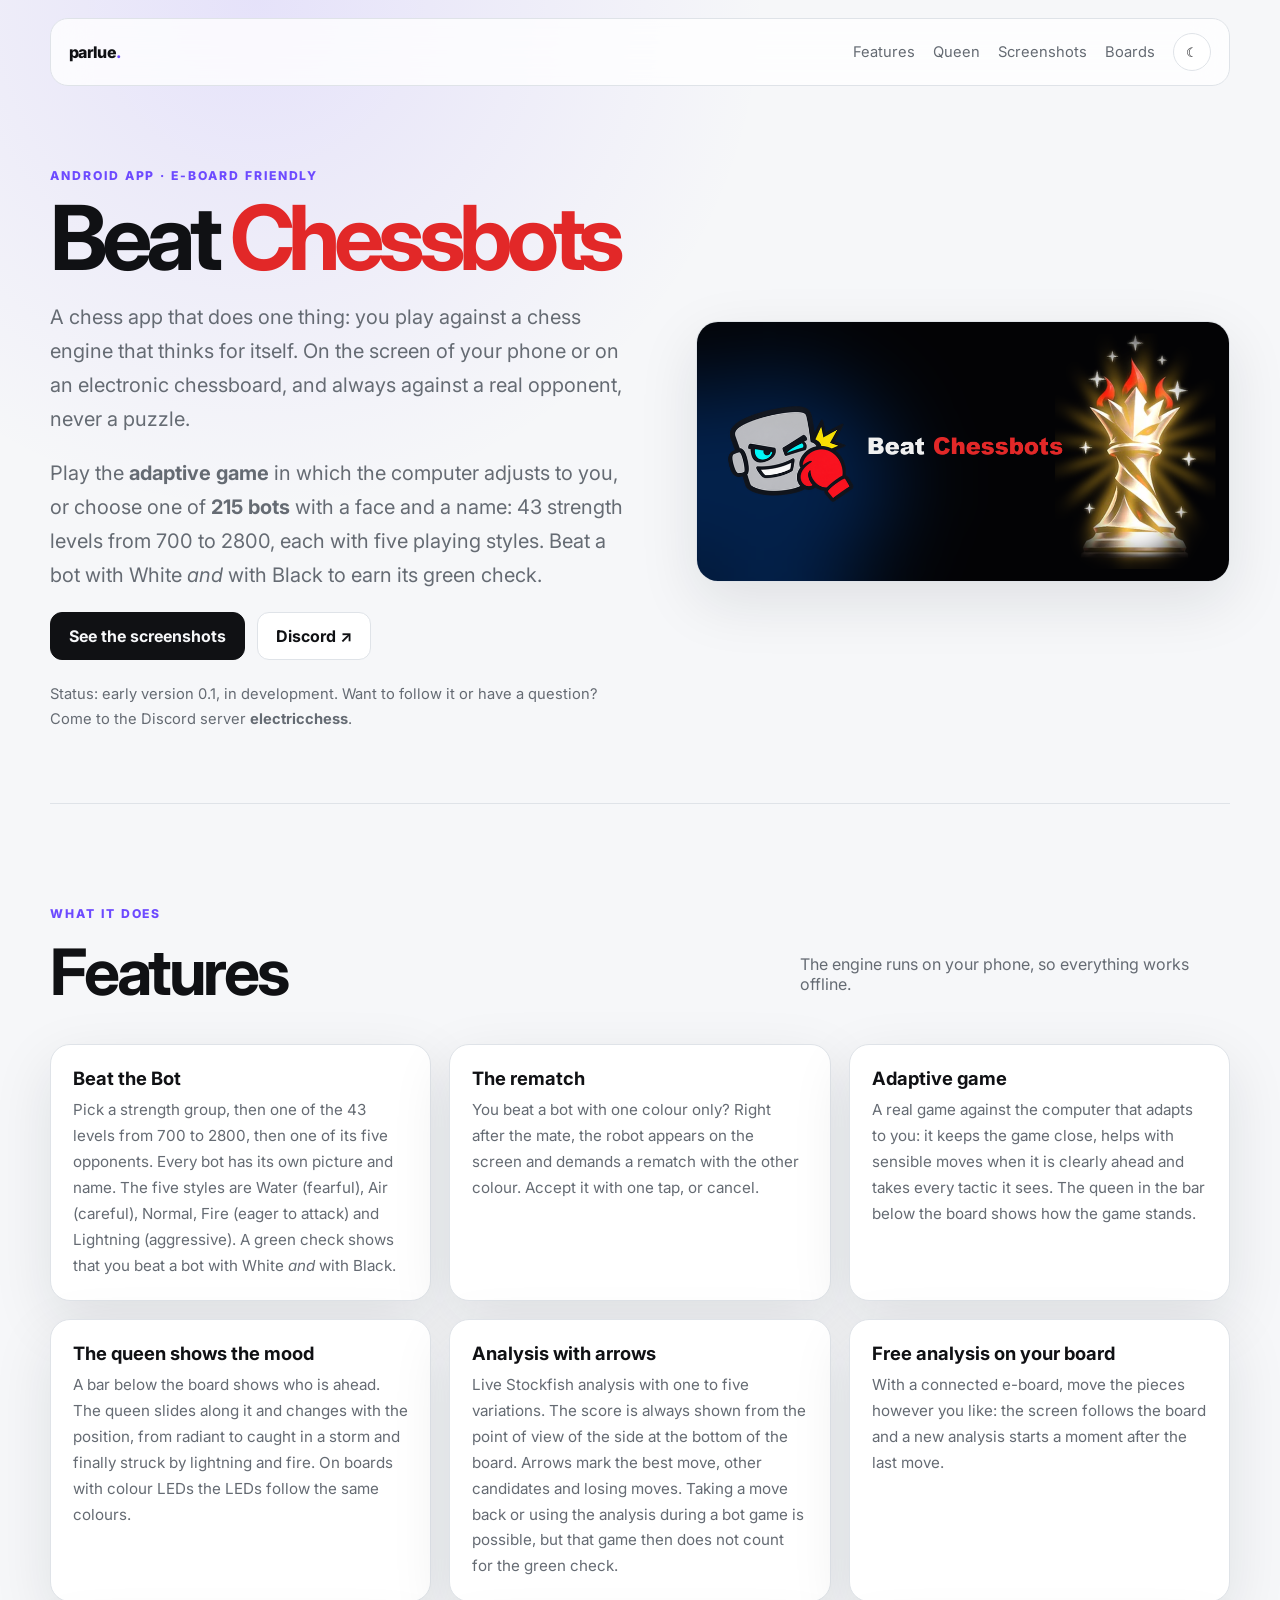
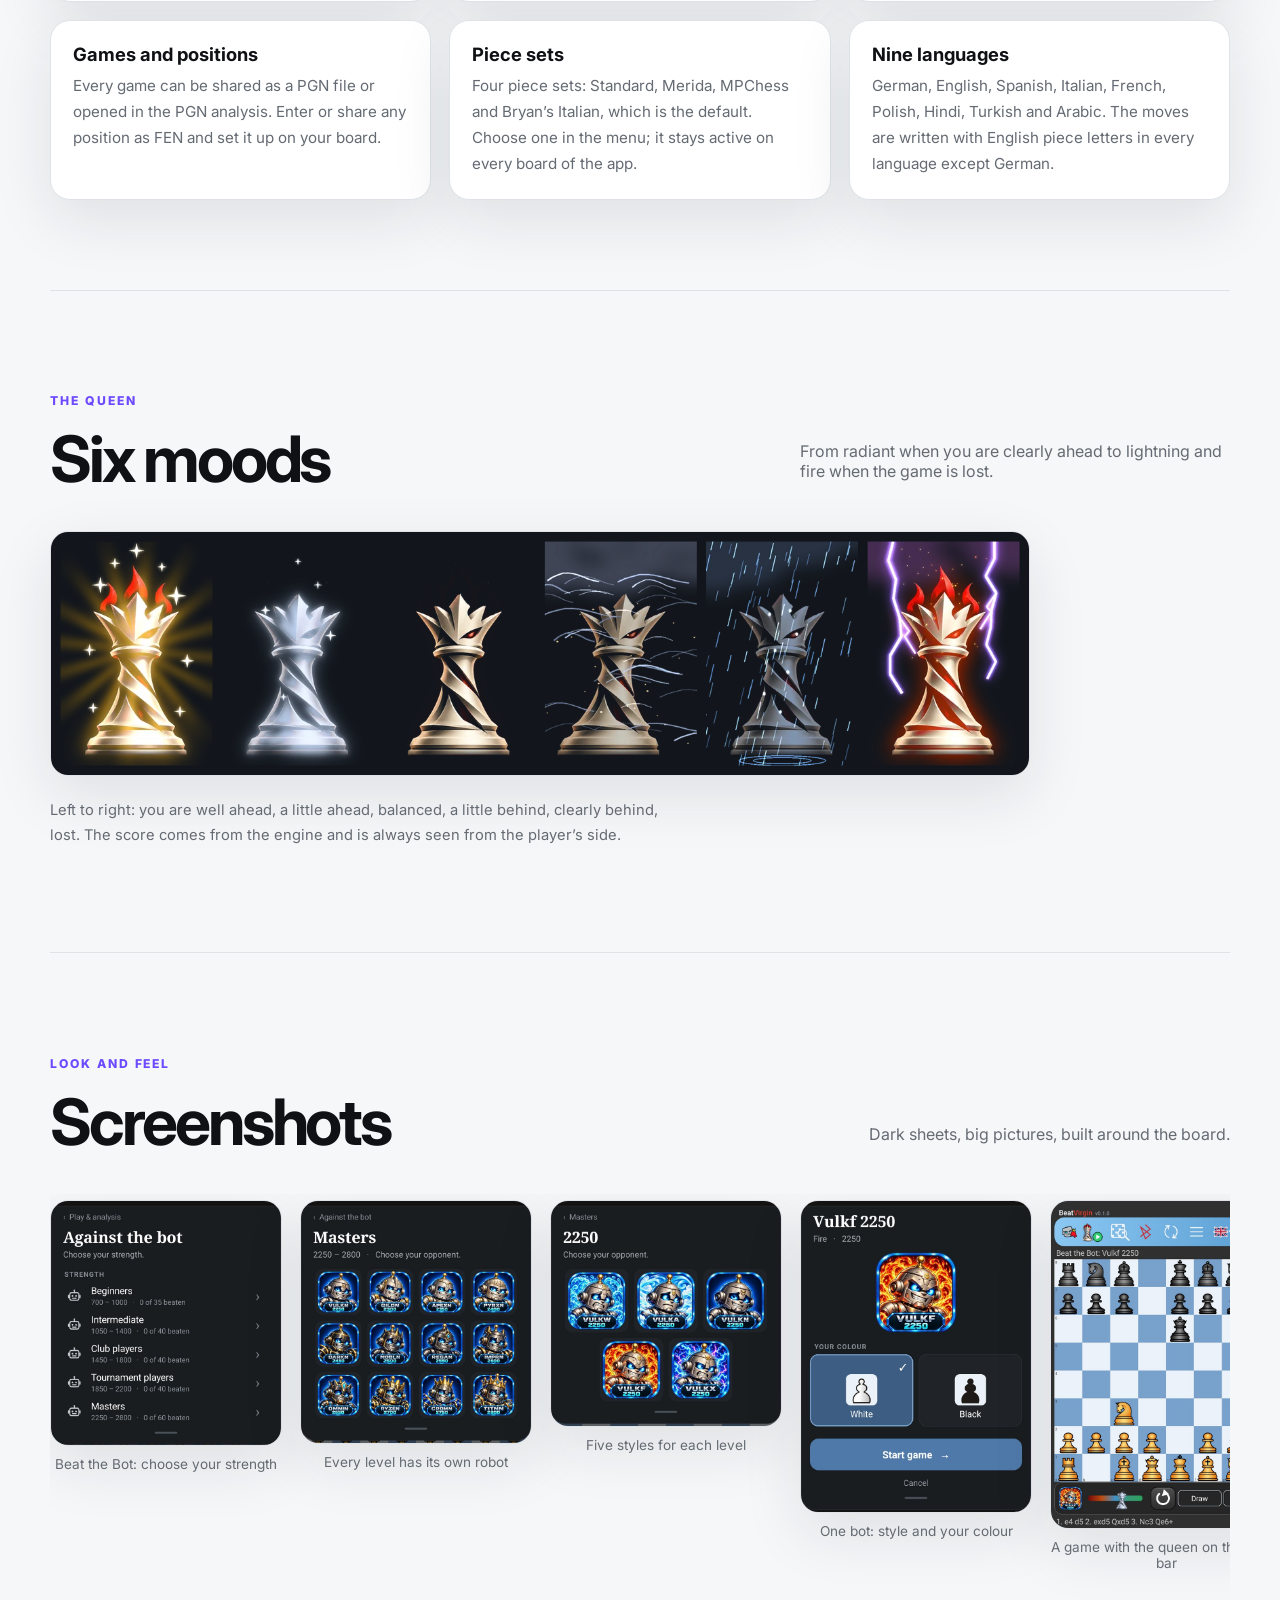
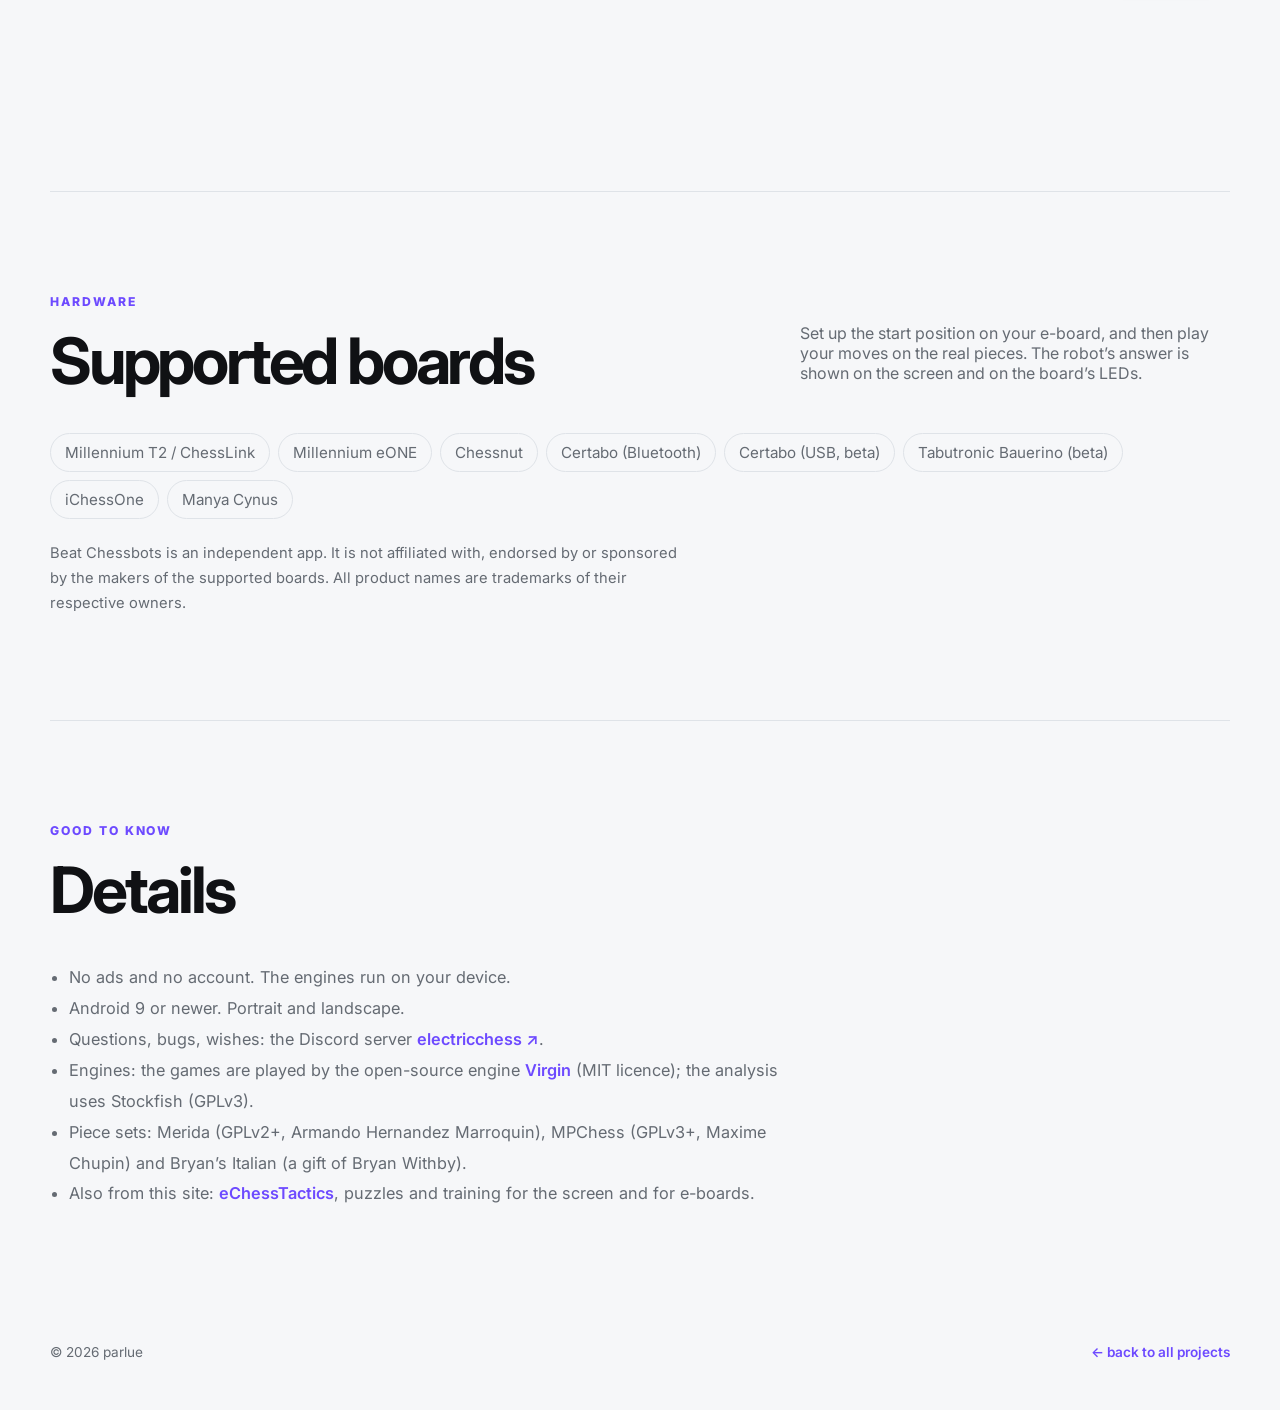
==== beatchessbots/index.html @ e1406e94 "Add Beat Chessbots project page and project card Co-Authored-By: Claude Sonnet 5.5 <noreply@anthropi" ====
<!doctype html>
<html lang="en">
<head>
  <meta charset="utf-8">
  <meta name="viewport" content="width=device-width, initial-scale=1">
  <meta name="description" content="Beat Chessbots: an Android chess app for one thing, playing against a chess engine. An adaptive game, 215 bots with pictures from 43 strength levels and 5 styles, Stockfish analysis, and support for electronic chessboards.">
  <title>Beat Chessbots – play chess against 215 bots</title>
  <link rel="preconnect" href="https://fonts.googleapis.com">
  <link rel="preconnect" href="https://fonts.gstatic.com" crossorigin>
  <link href="https://fonts.googleapis.com/css2?family=Inter:wght@400;500;600;700;800&display=swap" rel="stylesheet">
  <link rel="stylesheet" href="../styles.css">
  <link rel="stylesheet" href="../echesstactics/project.css">
</head>
<body>
  <header class="site-header">
    <a class="brand" href="../">parlue<span>.</span></a>
    <nav>
      <a href="#features">Features</a>
      <a href="#mood">Queen</a>
      <a href="#screens">Screenshots</a>
      <a href="#boards">Boards</a>
      <button id="themeToggle" class="icon-button" aria-label="Toggle dark mode">☾</button>
    </nav>
  </header>

  <main id="top">
    <section class="pp-hero">
      <div>
        <p class="eyebrow">Android app · e-board friendly</p>
        <h1 class="pp-title">Beat <span class="pp-red">Chessbots</span></h1>
        <p class="lead">
          A chess app that does one thing: you play against a chess engine that thinks for itself. On the screen of your phone or on an electronic chessboard, and always against a
          real opponent, never a puzzle.
        </p>
        <p class="lead">
          Play the <strong>adaptive game</strong> in which the computer adjusts to you, or choose one of
          <strong>215 bots</strong> with a face and a name: 43 strength levels from 700 to 2800, each with five
          playing styles. Beat a bot with White <em>and</em> with Black to earn its green check.
        </p>
        <div class="hero-actions">
          <a class="button primary" href="#screens">See the screenshots</a>
          <a class="button secondary" href="https://discord.gg/AdZukFtBf" target="_blank" rel="noreferrer">Discord ↗</a>
        </div>
        <p class="pp-note">
          Status: early version 0.1, in development. Want to follow it or have a question?
          Come to the Discord server <strong>electricchess</strong>.
        </p>
      </div>
      <div class="pp-hero-media">
        <img src="../assets/beatchessbots/feature.png" alt="Beat Chessbots: a robot head hit by a boxing glove and the burning queen">
      </div>
    </section>

    <section id="features" class="section">
      <div class="section-heading">
        <div>
          <p class="eyebrow">What it does</p>
          <h2>Features</h2>
        </div>
        <p>The engine runs on your phone, so everything works offline.</p>
      </div>
      <div class="pp-grid">
        <article class="pp-card">
          <h3>Beat the Bot</h3>
          <p>Pick a strength group, then one of the 43 levels from 700 to 2800, then one of its five opponents. Every bot has its own picture and name.
             The five styles are Water (fearful), Air (careful), Normal, Fire (eager to attack) and Lightning (aggressive).
             A green check shows that you beat a bot with White <em>and</em> with Black.</p>
        </article>
        <article class="pp-card">
          <h3>The rematch</h3>
          <p>You beat a bot with one colour only? Right after the mate, the robot appears on the screen and demands a rematch with
             the other colour. Accept it with one tap, or cancel.</p>
        </article>
        <article class="pp-card">
          <h3>Adaptive game</h3>
          <p>A real game against the computer that adapts to you: it keeps the game close, helps with sensible moves when it is clearly ahead
             and takes every tactic it sees. The queen in the bar below the board shows how the game stands.</p>
        </article>
        <article class="pp-card">
          <h3>The queen shows the mood</h3>
          <p>A bar below the board shows who is ahead. The queen slides along it and changes with the position, from radiant to
             caught in a storm and finally struck by lightning and fire. On boards with colour LEDs the LEDs follow the same colours.</p>
        </article>
        <article class="pp-card">
          <h3>Analysis with arrows</h3>
          <p>Live Stockfish analysis with one to five variations. The score is always shown from the point of view of the side at the
             bottom of the board. Arrows mark the best move, other candidates and losing moves. Taking a move back or using the analysis
             during a bot game is possible, but that game then does not count for the green check.</p>
        </article>
        <article class="pp-card">
          <h3>Free analysis on your board</h3>
          <p>With a connected e-board, move the pieces however you like: the screen follows the board and a new analysis starts a moment
             after the last move.</p>
        </article>
        <article class="pp-card">
          <h3>Games and positions</h3>
          <p>Every game can be shared as a PGN file or opened in the PGN analysis. Enter or share any position as FEN and set it up on your board.</p>
        </article>
        <article class="pp-card">
          <h3>Piece sets</h3>
          <p>Four piece sets: Standard, Merida, MPChess and Bryan’s Italian, which is the default. Choose one in the menu; it stays active on every board of the app.</p>
        </article>
        <article class="pp-card">
          <h3>Nine languages</h3>
          <p>German, English, Spanish, Italian, French, Polish, Hindi, Turkish and Arabic. The moves are written with English piece letters in every language except German.</p>
        </article>
      </div>
    </section>

    <section id="mood" class="section">
      <div class="section-heading">
        <div>
          <p class="eyebrow">The queen</p>
          <h2>Six moods</h2>
        </div>
        <p>From radiant when you are clearly ahead to lightning and fire when the game is lost.</p>
      </div>
      <img class="pp-wide" src="../assets/beatchessbots/queen-moods.png" alt="The six states of the queen: radiant, silvery, plain, in a storm, in the rain, with lightning and fire" loading="lazy">
      <p class="pp-note">Left to right: you are well ahead, a little ahead, balanced, a little behind, clearly behind, lost. The score comes from the engine and is always seen from the player’s side.</p>
    </section>

    <section id="screens" class="section">
      <div class="section-heading">
        <div>
          <p class="eyebrow">Look and feel</p>
          <h2>Screenshots</h2>
        </div>
        <p>Dark sheets, big pictures, built around the board.</p>
      </div>
      <div class="pp-shots">
        <figure><img src="../assets/beatchessbots/bot-1-strength.jpg" alt="Against the bot: five strength groups" loading="lazy"><figcaption>Beat the Bot: choose your strength</figcaption></figure>
        <figure><img src="../assets/beatchessbots/bot-2-select.jpg" alt="The twelve Masters levels with a picture each" loading="lazy"><figcaption>Every level has its own robot</figcaption></figure>
        <figure><img src="../assets/beatchessbots/bot-3-variants.jpg" alt="The five variants of one level: Water, Air, Normal, Fire, Lightning" loading="lazy"><figcaption>Five styles for each level</figcaption></figure>
        <figure><img src="../assets/beatchessbots/bot-4-start.jpg" alt="One bot with picture, style and colour choice" loading="lazy"><figcaption>One bot: style and your colour</figcaption></figure>
        <figure><img src="../assets/beatchessbots/bot-5-game.jpg" alt="A game against a bot with the queen on the mood bar" loading="lazy"><figcaption>A game with the queen on the mood bar</figcaption></figure>
        <figure><img src="../assets/beatchessbots/menu.jpg" alt="The menu: free analysis, help, FEN tools, e-board functions, piece set" loading="lazy"><figcaption>The menu</figcaption></figure>
        <figure><img src="../assets/beatchessbots/connect-board.jpg" alt="Connect board sheet with the supported e-boards" loading="lazy"><figcaption>Connect your e-board</figcaption></figure>
      </div>
    </section>

    <section id="boards" class="section">
      <div class="section-heading">
        <div>
          <p class="eyebrow">Hardware</p>
          <h2>Supported boards</h2>
        </div>
        <p>Set up the start position on your e-board, and then play your moves on the real pieces. The robot’s answer is shown on the screen and on the board’s LEDs.</p>
      </div>
      <div class="tags pp-tags">
        <span>Millennium T2 / ChessLink</span><span>Millennium eONE</span><span>Chessnut</span><span>Certabo (Bluetooth)</span><span>Certabo (USB, beta)</span><span>Tabutronic Bauerino (beta)</span><span>iChessOne</span><span>Manya Cynus</span>
      </div>
      <p class="pp-note">Beat Chessbots is an independent app. It is not affiliated with, endorsed by or sponsored by the makers of the supported boards. All product names are trademarks of their respective owners.</p>
    </section>

    <section id="more" class="section">
      <div class="section-heading">
        <div>
          <p class="eyebrow">Good to know</p>
          <h2>Details</h2>
        </div>
      </div>
      <ul class="pp-list">
        <li>No ads and no account. The engines run on your device.</li>
        <li>Android 9 or newer. Portrait and landscape.</li>
        <li>Questions, bugs, wishes: the Discord server <a href="https://discord.gg/AdZukFtBf" target="_blank" rel="noreferrer">electricchess ↗</a>.</li>
        <li>Engines: the games are played by the open-source engine <a href="../virgin/">Virgin</a> (MIT licence); the analysis uses Stockfish (GPLv3).</li>
        <li>Piece sets: Merida (GPLv2+, Armando Hernandez Marroquin), MPChess (GPLv3+, Maxime Chupin) and Bryan’s Italian (a gift of Bryan Withby).</li>
        <li>Also from this site: <a href="../echesstactics/">eChessTactics</a>, puzzles and training for the screen and for e-boards.</li>
      </ul>
    </section>
  </main>

  <footer>
    <span>© <span id="year"></span> parlue</span>
    <span><a href="../">← back to all projects</a></span>
  </footer>

  <script src="../script.js"></script>
</body>
</html>
---- styles.css ----
:root {
  --bg: #f6f7f9;
  --surface: rgba(255,255,255,.78);
  --surface-solid: #ffffff;
  --text: #101114;
  --muted: #656b73;
  --line: #dfe3e8;
  --accent: #6d4aff;
  --accent-2: #9d86ff;
  --shadow: 0 20px 60px rgba(23, 27, 38, .10);
}

[data-theme="dark"] {
  --bg: #0d0f13;
  --surface: rgba(21,24,31,.8);
  --surface-solid: #15181f;
  --text: #f2f4f7;
  --muted: #a0a7b2;
  --line: #282d36;
  --accent: #9a84ff;
  --accent-2: #c0b1ff;
  --shadow: 0 20px 60px rgba(0,0,0,.28);
}

* { box-sizing: border-box; }
html { scroll-behavior: smooth; }
body {
  margin: 0;
  font-family: Inter, system-ui, sans-serif;
  background:
    radial-gradient(circle at 20% 0%, rgba(109,74,255,.12), transparent 32rem),
    var(--bg);
  color: var(--text);
  transition: background .25s ease, color .25s ease;
}
a { color: inherit; text-decoration: none; }
img, video { max-width: 100%; display: block; }

.site-header {
  width: min(1180px, calc(100% - 32px));
  margin: 18px auto 0;
  padding: 14px 18px;
  display: flex;
  align-items: center;
  justify-content: space-between;
  position: sticky;
  top: 14px;
  z-index: 10;
  border: 1px solid var(--line);
  border-radius: 18px;
  backdrop-filter: blur(18px);
  background: var(--surface);
}
.brand { font-weight: 800; letter-spacing: -.04em; }
.brand span { color: var(--accent); }
nav { display: flex; gap: 18px; align-items: center; }
nav a { color: var(--muted); font-size: .92rem; }
nav a:hover { color: var(--text); }

.icon-button {
  width: 38px; height: 38px;
  border-radius: 50%;
  border: 1px solid var(--line);
  background: var(--surface-solid);
  color: var(--text);
  cursor: pointer;
}

main, footer { width: min(1180px, calc(100% - 32px)); margin-inline: auto; }
.hero {
  min-height: 76vh;
  display: grid;
  grid-template-columns: 1.1fr .9fr;
  gap: 60px;
  align-items: center;
  padding: 80px 0 60px;
}
.eyebrow {
  text-transform: uppercase;
  letter-spacing: .16em;
  font-size: .76rem;
  color: var(--accent);
  font-weight: 800;
}
h1 {
  margin: 10px 0 20px;
  font-size: clamp(3.4rem, 8vw, 7.5rem);
  line-height: .88;
  letter-spacing: -.07em;
}
h1 span { color: var(--muted); }
.lead {
  max-width: 650px;
  color: var(--muted);
  font-size: clamp(1.05rem, 2vw, 1.25rem);
  line-height: 1.7;
}
.hero-actions, .project-links { display: flex; gap: 12px; flex-wrap: wrap; }
.button {
  display: inline-flex;
  padding: 13px 18px;
  border-radius: 12px;
  font-weight: 700;
  border: 1px solid var(--line);
}
.primary { background: var(--text); color: var(--bg); border-color: var(--text); }
.secondary { background: var(--surface-solid); }

.hero-card {
  overflow: hidden;
  border: 1px solid var(--line);
  background: var(--surface-solid);
  border-radius: 24px;
  box-shadow: var(--shadow);
}
.terminal-bar { display: flex; gap: 7px; padding: 16px; border-bottom: 1px solid var(--line); }
.terminal-bar span { width: 10px; height: 10px; border-radius: 50%; background: var(--line); }
pre { margin: 0; padding: 28px; overflow: auto; min-height: 280px; }
code { color: var(--muted); line-height: 1.8; }

.section { padding: 90px 0; border-top: 1px solid var(--line); }
.section-heading {
  display: flex; justify-content: space-between; align-items: end; gap: 32px;
  margin-bottom: 34px;
}
h2 { margin: 6px 0 0; font-size: clamp(2rem, 5vw, 4rem); letter-spacing: -.05em; }
.section-heading > p { color: var(--muted); max-width: 430px; }

.project-grid { display: grid; grid-template-columns: repeat(2, 1fr); gap: 22px; }
.project-card {
  border: 1px solid var(--line);
  background: var(--surface-solid);
  border-radius: 22px;
  overflow: hidden;
  box-shadow: var(--shadow);
  transition: transform .22s ease;
}
.project-card:hover { transform: translateY(-4px); }
.project-card.featured { grid-column: span 2; display: grid; grid-template-columns: 1.25fr .75fr; }
.media { position: relative; background: #eceef2; min-height: 280px; }
.media img, .media video { width: 100%; height: 100%; object-fit: cover; }
.project-card.featured .media { background: #15191f; display: flex; align-items: center; }
.project-card.featured .media img { min-width: 0; max-width: 100%; height: auto; max-height: 100%; object-fit: contain; }
.project-card.featured { min-width: 0; }
.project-card.featured .media { min-width: 0; }
.badge {
  position: absolute; left: 16px; top: 16px;
  background: rgba(16,17,20,.86); color: white;
  padding: 7px 10px; border-radius: 999px; font-size: .75rem; font-weight: 700;
}
.project-content { padding: 24px; }
.project-topline { display: flex; justify-content: space-between; gap: 12px; align-items: baseline; }
.project-topline h3 { font-size: 1.5rem; margin: 0; }
.project-topline span { color: var(--muted); font-size: .8rem; }
.project-content p { color: var(--muted); line-height: 1.7; }
.tags { display: flex; gap: 8px; flex-wrap: wrap; margin: 18px 0 22px; }
.tags span {
  padding: 6px 9px;
  border-radius: 999px;
  border: 1px solid var(--line);
  color: var(--muted);
  font-size: .78rem;
}
.project-links a { font-weight: 700; font-size: .9rem; }
.project-links a:hover { color: var(--accent); }

.about { display: grid; grid-template-columns: .8fr 1.2fr; gap: 80px; }
.about-copy { color: var(--muted); font-size: 1.1rem; line-height: 1.8; max-width: 700px; }
.tea-button {
  display: inline-flex;
  margin-top: 12px;
  padding: 14px 18px;
  border-radius: 12px;
  color: white;
  font-weight: 800;
  background: linear-gradient(135deg, var(--accent), var(--accent-2));
}

footer {
  display: flex; justify-content: space-between; gap: 20px;
  padding: 28px 0 50px;
  color: var(--muted);
  font-size: .85rem;
}

@media (max-width: 820px) {
  nav a { display: none; }
  .hero { grid-template-columns: 1fr; min-height: auto; padding-top: 70px; }
  .project-grid { grid-template-columns: 1fr; }
  .project-card.featured { grid-column: auto; grid-template-columns: 1fr; }
  .project-card.featured .media { min-height: 0; }
  .section-heading, .about { display: block; }
  .section-heading > p { margin-top: 18px; }
  .about-copy { margin-top: 26px; }
}
---- echesstactics/project.css ----
/* eChessTactics project pages (landing + documentation). Uses the site variables from ../styles.css. */
.pp-hero {
  display: grid; grid-template-columns: 1.05fr .95fr; gap: 56px; align-items: center;
  padding: 70px 0 56px;
}
.pp-title { font-size: clamp(2.8rem, 7vw, 5.6rem); line-height: .95; }
.pp-blue { color: #5aa9e6; }
.pp-hero-media img { border-radius: 22px; border: 1px solid var(--line); box-shadow: var(--shadow); }
.pp-note { color: var(--muted); font-size: .92rem; line-height: 1.7; max-width: 640px; margin-top: 22px; }
.pp-grid { display: grid; grid-template-columns: repeat(3, 1fr); gap: 18px; }
.pp-card {
  border: 1px solid var(--line); background: var(--surface-solid);
  border-radius: 20px; padding: 22px; box-shadow: var(--shadow);
}
.pp-card h3 { margin: 0 0 8px; font-size: 1.15rem; }
.pp-card p { margin: 0; color: var(--muted); line-height: 1.7; font-size: .95rem; }
.pp-shots {
  display: flex; gap: 18px; overflow-x: auto; padding: 6px 4px 18px; scroll-snap-type: x mandatory;
}
.pp-shots figure { margin: 0; flex: 0 0 auto; width: 232px; scroll-snap-align: start; }
.pp-shots img { width: 100%; border-radius: 18px; border: 1px solid var(--line); box-shadow: var(--shadow); }
.pp-shots figcaption { color: var(--muted); font-size: .85rem; margin-top: 10px; text-align: center; }
.pp-tags { margin: 6px 0 14px; }
.pp-tags span { font-size: .95rem; padding: 9px 14px; }
.pp-list { color: var(--muted); line-height: 1.9; font-size: 1.02rem; padding-left: 1.2rem; max-width: 760px; }
.pp-list a, .pp-note a, footer a { color: var(--accent); font-weight: 600; }

/* documentation */
.doc-layout { display: grid; grid-template-columns: 240px 1fr; gap: 48px; padding: 56px 0 40px; align-items: start; }
.doc-nav { position: sticky; top: 96px; display: flex; flex-direction: column; gap: 4px; font-size: .92rem; }
.doc-nav a { color: var(--muted); padding: 7px 10px; border-radius: 10px; }
.doc-nav a:hover { color: var(--text); background: var(--surface-solid); }
.doc h1 { font-size: clamp(2.2rem, 5vw, 3.6rem); line-height: 1; letter-spacing: -.05em; margin: 6px 0 14px; }
.doc h2 { font-size: 1.7rem; letter-spacing: -.03em; margin: 52px 0 10px; padding-top: 14px; border-top: 1px solid var(--line); }
.doc h3 { font-size: 1.1rem; margin: 26px 0 6px; }
.doc p, .doc li { color: var(--muted); line-height: 1.8; }
.doc li { margin: 4px 0; }
.doc strong { color: var(--text); }
.doc code { background: var(--surface-solid); border: 1px solid var(--line); border-radius: 6px; padding: 1px 6px; color: var(--text); }
.doc a { color: var(--accent); font-weight: 600; }
.doc-callout {
  border: 1px solid var(--line); background: var(--surface-solid); border-radius: 16px;
  padding: 14px 18px; margin: 16px 0; color: var(--muted); line-height: 1.7;
}
.doc-table { width: 100%; border-collapse: collapse; margin: 14px 0; font-size: .95rem; }
.doc-table th, .doc-table td { text-align: left; padding: 10px 12px; border-bottom: 1px solid var(--line); vertical-align: top; color: var(--muted); }
.doc-table th { color: var(--text); }
.legend { display: inline-block; width: 14px; height: 14px; border-radius: 4px; vertical-align: -2px; margin-right: 6px; }

@media (max-width: 900px) {
  .pp-hero { grid-template-columns: 1fr; padding-top: 50px; }
  .pp-grid { grid-template-columns: 1fr 1fr; }
  .doc-layout { grid-template-columns: 1fr; gap: 10px; }
  .doc-nav { position: static; flex-direction: row; flex-wrap: wrap; gap: 6px; }
}
@media (max-width: 600px) {
  .pp-grid { grid-template-columns: 1fr; }
}

/* video list: cards with a thumbnail, title and date; a click opens the video on YouTube */
.pp-videos { display: grid; grid-template-columns: repeat(auto-fill, minmax(260px, 1fr)); gap: 22px; }
.pp-video-card { display: flex; flex-direction: column; gap: 8px; text-decoration: none; color: inherit; border: 1px solid var(--line); background: var(--surface-solid); border-radius: 18px; padding: 12px 12px 16px; box-shadow: var(--shadow); transition: transform .15s ease; }
.pp-video-card:hover, .pp-video-card:focus-visible { transform: translateY(-3px); }
.pp-video-thumb { position: relative; display: block; aspect-ratio: 16 / 9; border-radius: 12px; overflow: hidden; background: #12161c; }
.pp-video-thumb img { width: 100%; height: 100%; object-fit: cover; display: block; }
.pp-video-playicon { position: absolute; right: 10px; bottom: 10px; width: 38px; height: 38px; border-radius: 50%; background: rgba(90, 169, 230, .95); color: #fff; display: grid; place-items: center; font-size: .95rem; padding-left: 3px; }
.pp-video-title { font-weight: 700; line-height: 1.3; padding: 4px 4px 0; }
.pp-video-desc { color: var(--muted); font-size: .88rem; line-height: 1.5; padding: 0 4px; }
.pp-video-date { color: var(--muted); font-size: .8rem; padding: 0 4px; }

/* BeatVirgin page */
.pp-red { color: #e22828; }
.pp-wide { width: 100%; max-width: 980px; border-radius: 18px; border: 1px solid var(--line); box-shadow: var(--shadow); display: block; }
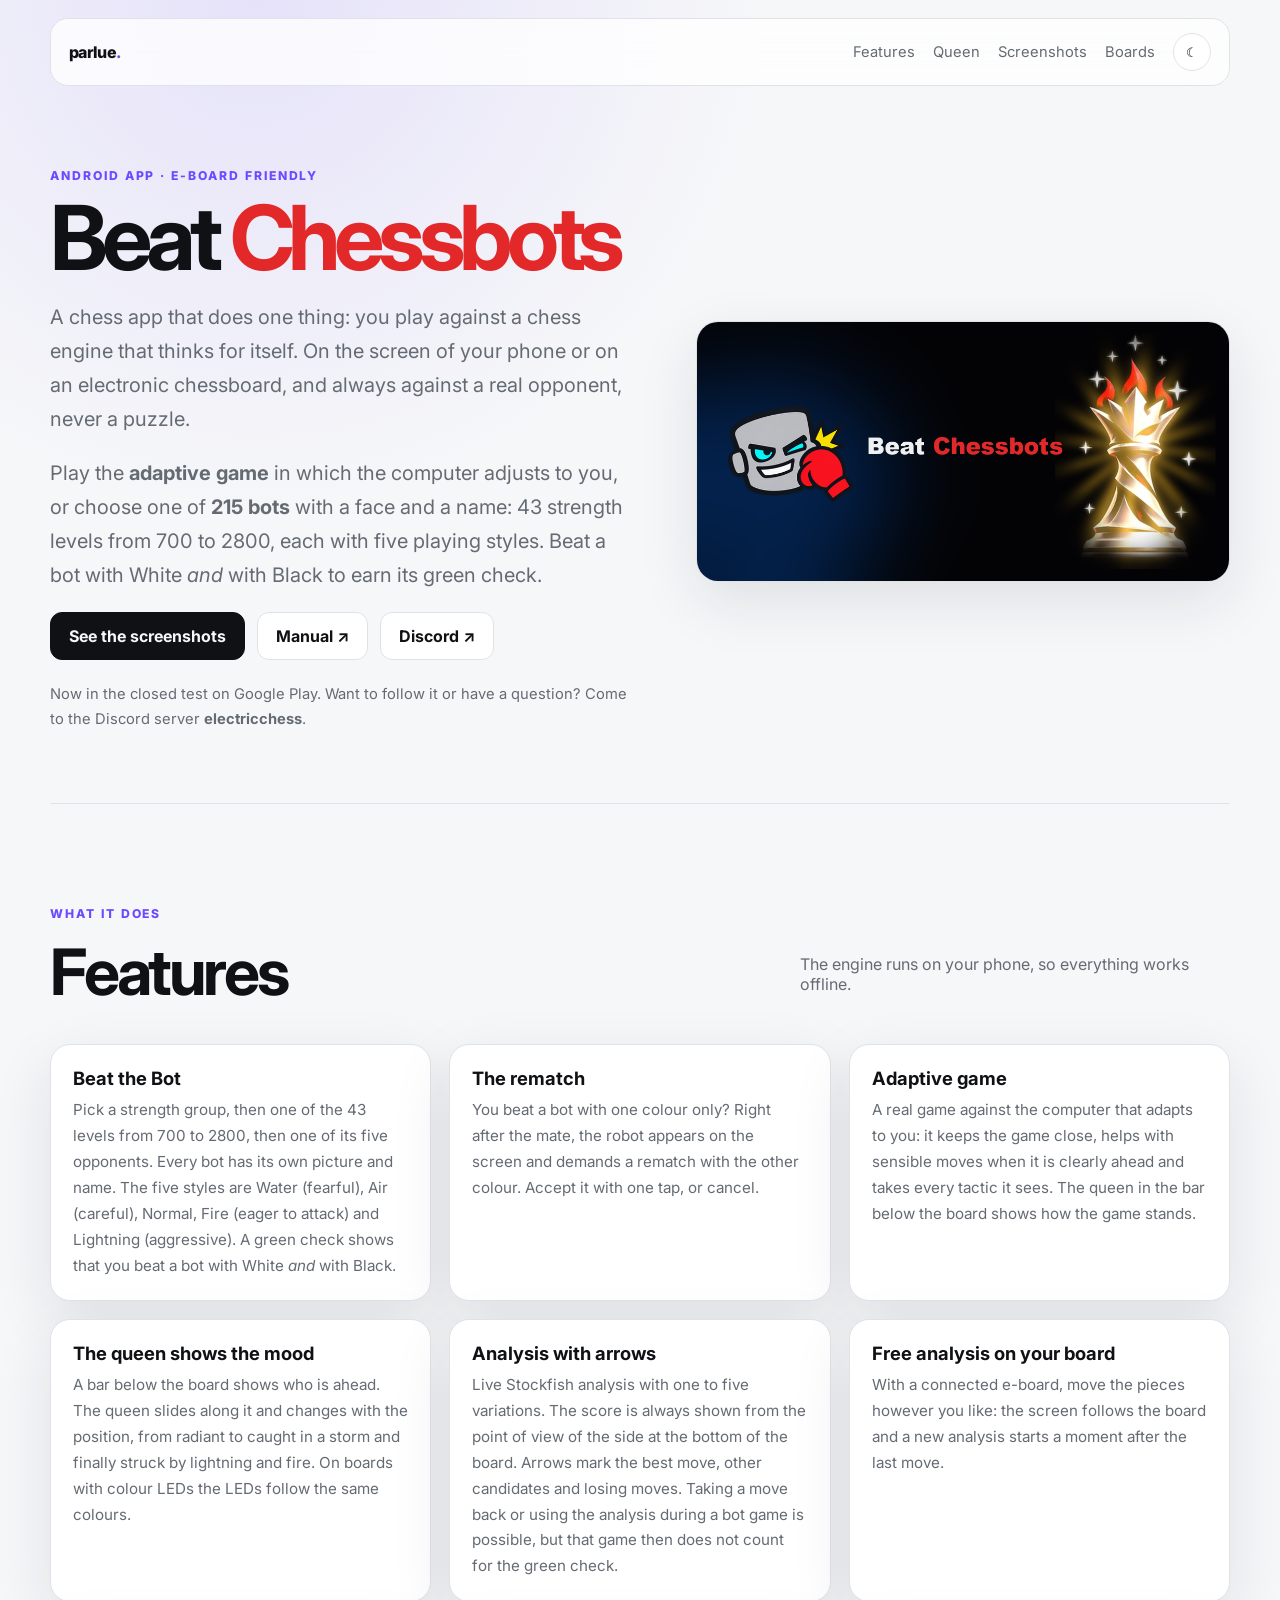
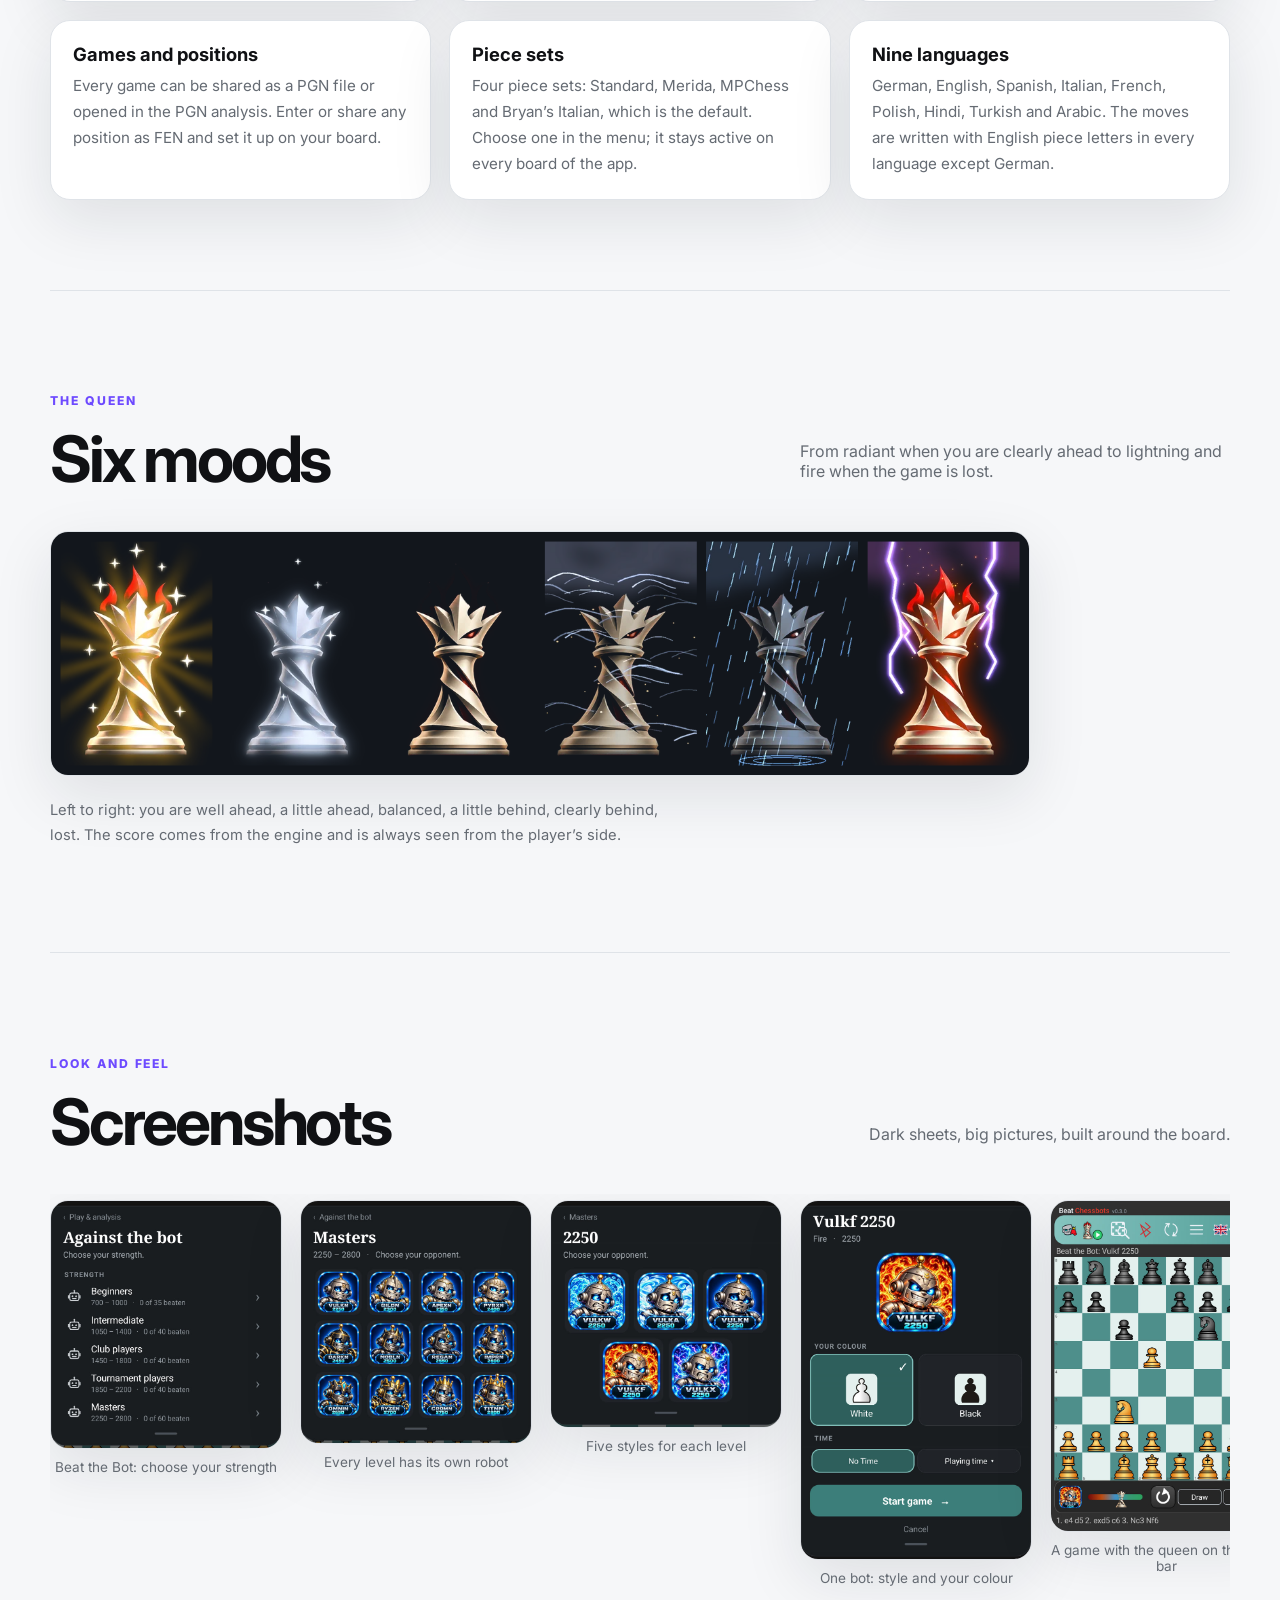
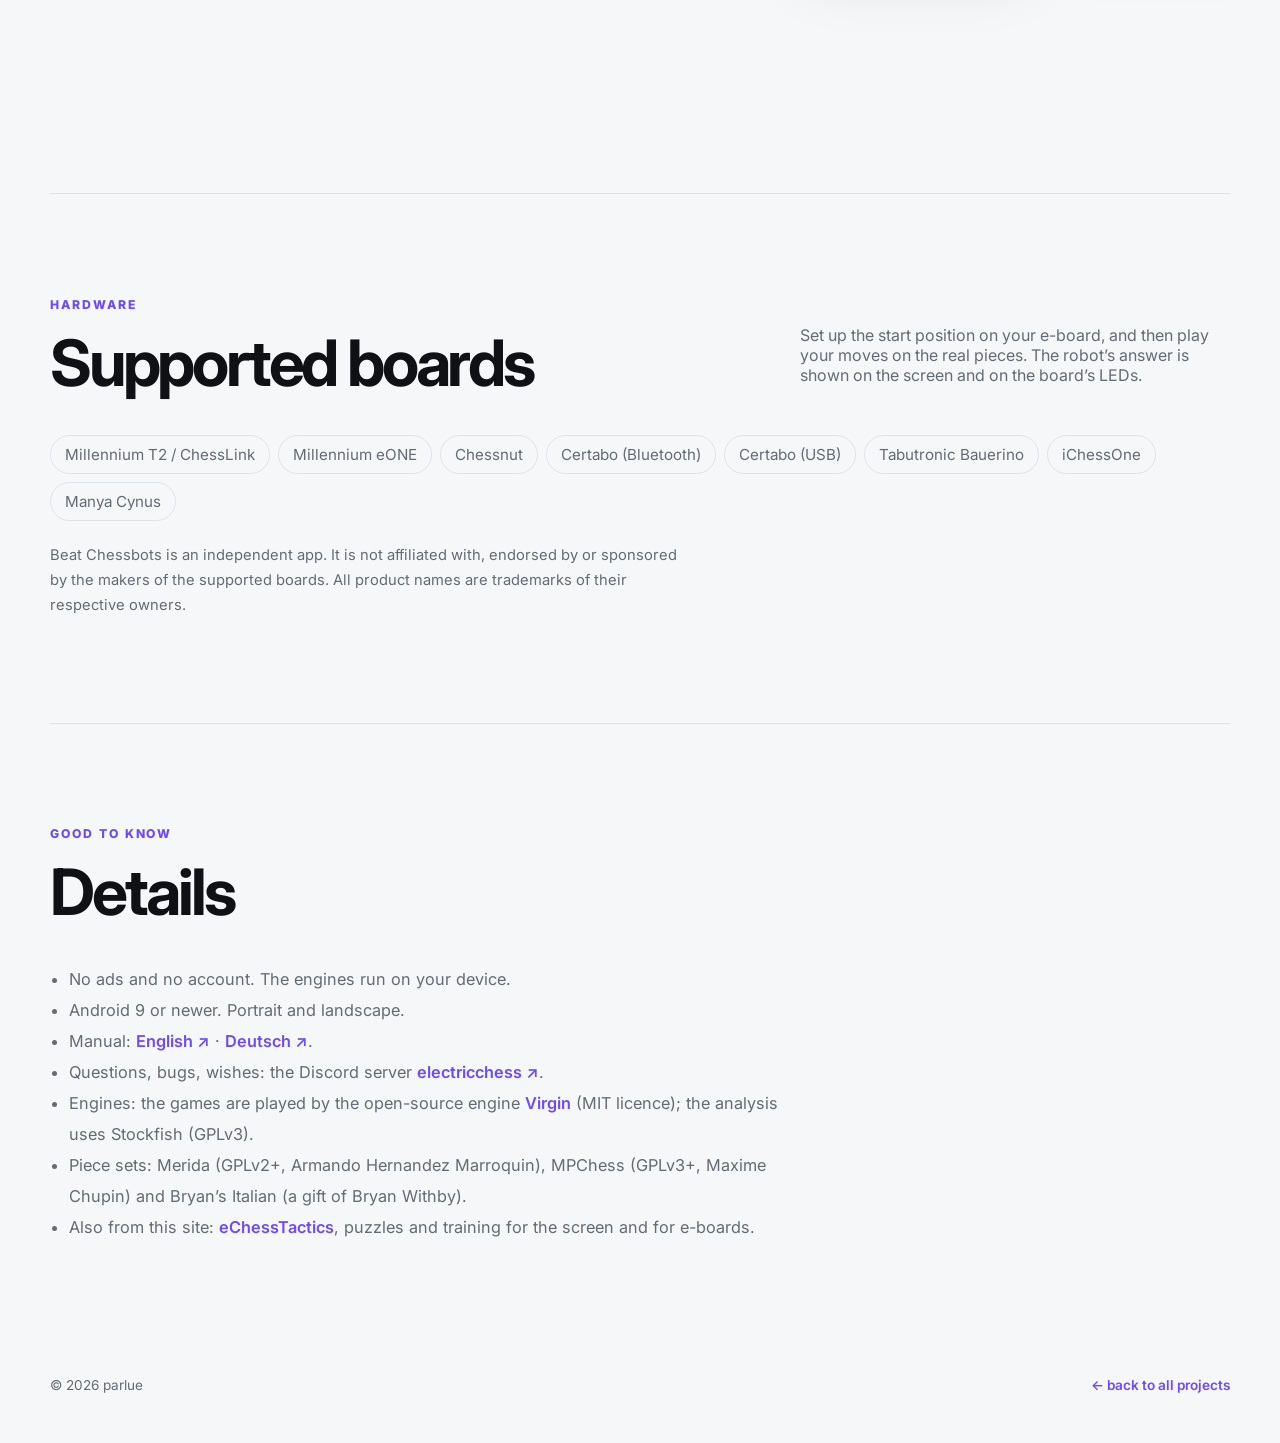
==== commit b72a4439: "Beat Chessbots page: manual links, no beta labels, current status Co-Authored-By: Claude Sonnet 5.5 " ====
--- a/beatchessbots/index.html
+++ b/beatchessbots/index.html
@@ -39,10 +39,11 @@
         </p>
         <div class="hero-actions">
           <a class="button primary" href="#screens">See the screenshots</a>
+          <a class="button secondary" href="https://github.com/parlue/BeatChessbots/blob/main/docs/Manual_en.md" target="_blank" rel="noreferrer">Manual ↗</a>
           <a class="button secondary" href="https://discord.gg/AdZukFtBf" target="_blank" rel="noreferrer">Discord ↗</a>
         </div>
         <p class="pp-note">
-          Status: early version 0.1, in development. Want to follow it or have a question?
+          Now in the closed test on Google Play. Want to follow it or have a question?
           Come to the Discord server <strong>electricchess</strong>.
         </p>
       </div>
@@ -147,7 +148,7 @@
         <p>Set up the start position on your e-board, and then play your moves on the real pieces. The robot’s answer is shown on the screen and on the board’s LEDs.</p>
       </div>
       <div class="tags pp-tags">
-        <span>Millennium T2 / ChessLink</span><span>Millennium eONE</span><span>Chessnut</span><span>Certabo (Bluetooth)</span><span>Certabo (USB, beta)</span><span>Tabutronic Bauerino (beta)</span><span>iChessOne</span><span>Manya Cynus</span>
+        <span>Millennium T2 / ChessLink</span><span>Millennium eONE</span><span>Chessnut</span><span>Certabo (Bluetooth)</span><span>Certabo (USB)</span><span>Tabutronic Bauerino</span><span>iChessOne</span><span>Manya Cynus</span>
       </div>
       <p class="pp-note">Beat Chessbots is an independent app. It is not affiliated with, endorsed by or sponsored by the makers of the supported boards. All product names are trademarks of their respective owners.</p>
     </section>
@@ -162,6 +163,7 @@
       <ul class="pp-list">
         <li>No ads and no account. The engines run on your device.</li>
         <li>Android 9 or newer. Portrait and landscape.</li>
+        <li>Manual: <a href="https://github.com/parlue/BeatChessbots/blob/main/docs/Manual_en.md" target="_blank" rel="noreferrer">English ↗</a> · <a href="https://github.com/parlue/BeatChessbots/blob/main/docs/Handbuch_de.md" target="_blank" rel="noreferrer">Deutsch ↗</a>.</li>
         <li>Questions, bugs, wishes: the Discord server <a href="https://discord.gg/AdZukFtBf" target="_blank" rel="noreferrer">electricchess ↗</a>.</li>
         <li>Engines: the games are played by the open-source engine <a href="../virgin/">Virgin</a> (MIT licence); the analysis uses Stockfish (GPLv3).</li>
         <li>Piece sets: Merida (GPLv2+, Armando Hernandez Marroquin), MPChess (GPLv3+, Maxime Chupin) and Bryan’s Italian (a gift of Bryan Withby).</li>
--- a/echesstactics/project.css
+++ b/echesstactics/project.css
@@ -71,3 +71,5 @@
 /* BeatVirgin page */
 .pp-red { color: #e22828; }
 .pp-wide { width: 100%; max-width: 980px; border-radius: 18px; border: 1px solid var(--line); box-shadow: var(--shadow); display: block; }
+.pp-code { background: var(--surface-solid); border: 1px solid var(--line); border-radius: 14px; padding: 16px 18px; overflow-x: auto; font-size: .9rem; line-height: 1.7; max-width: 760px; }
+.pp-note code { background: var(--surface-solid); border: 1px solid var(--line); border-radius: 6px; padding: 1px 6px; }
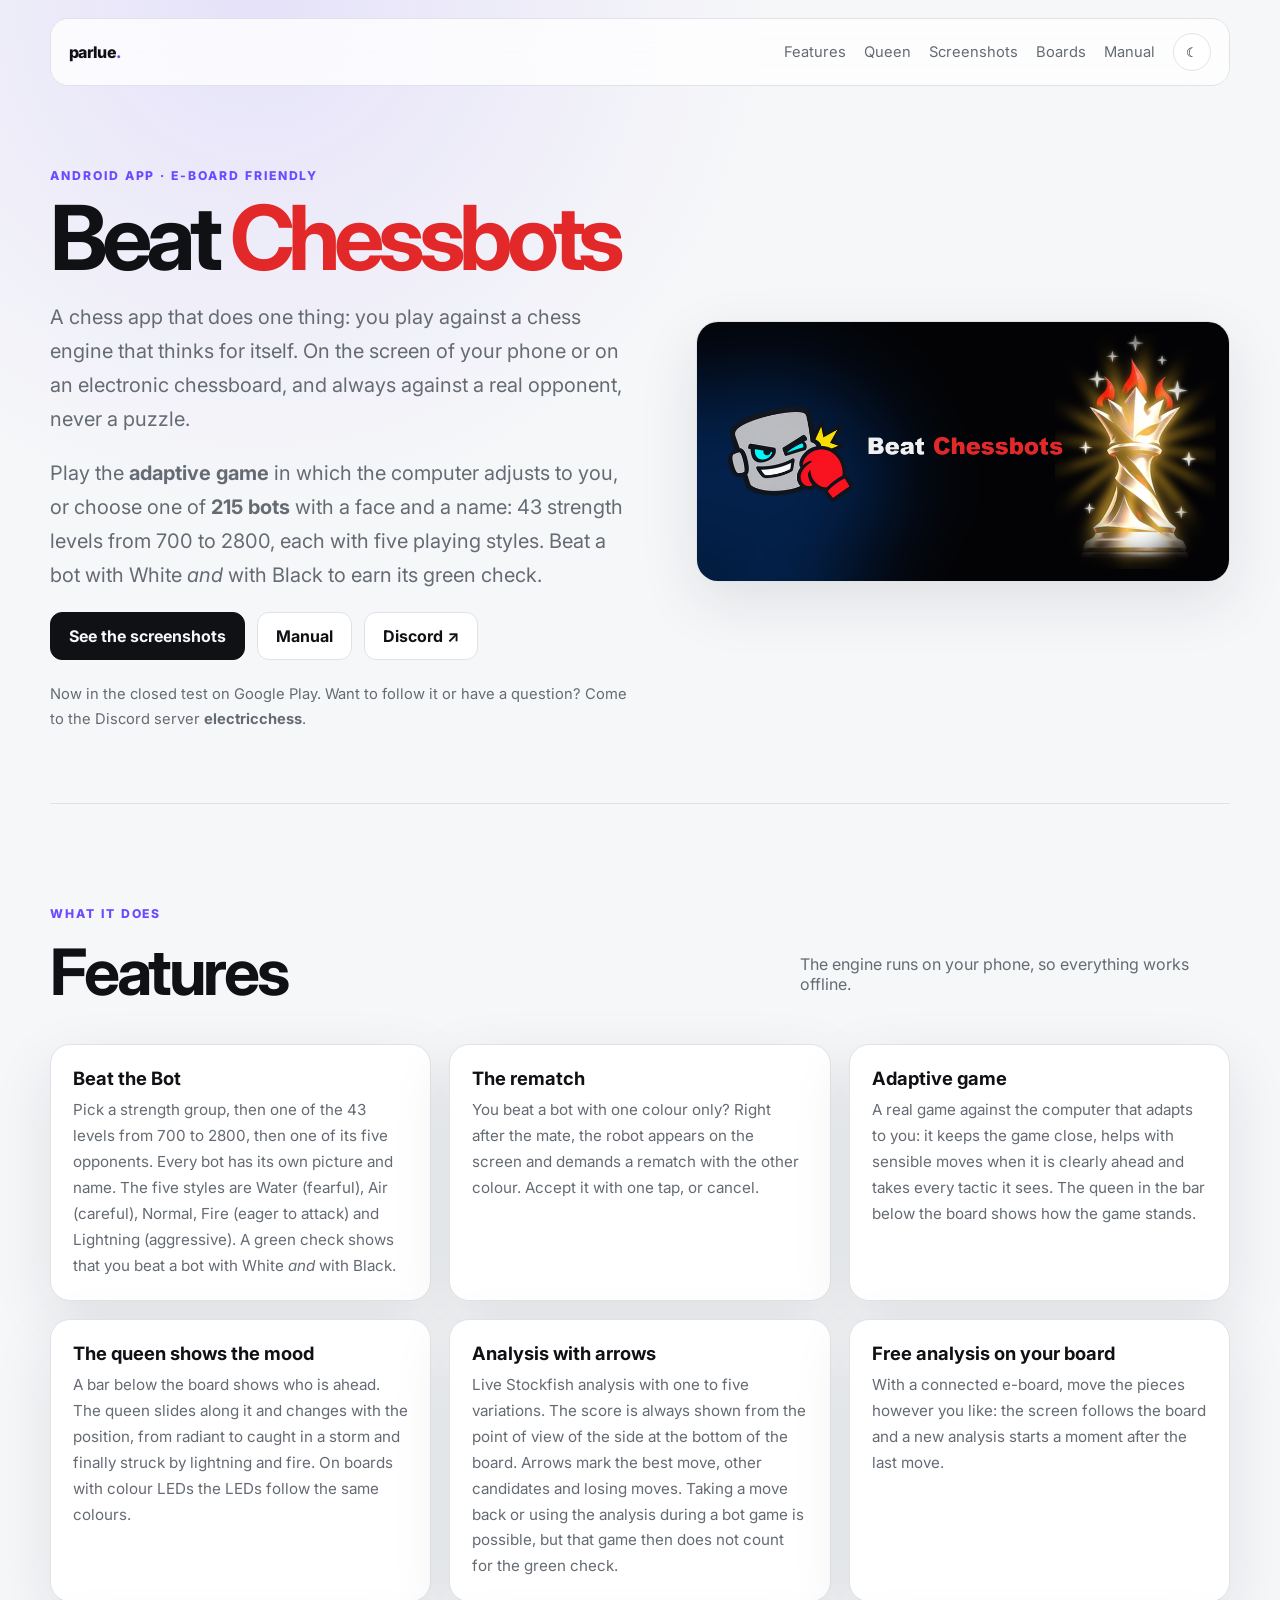
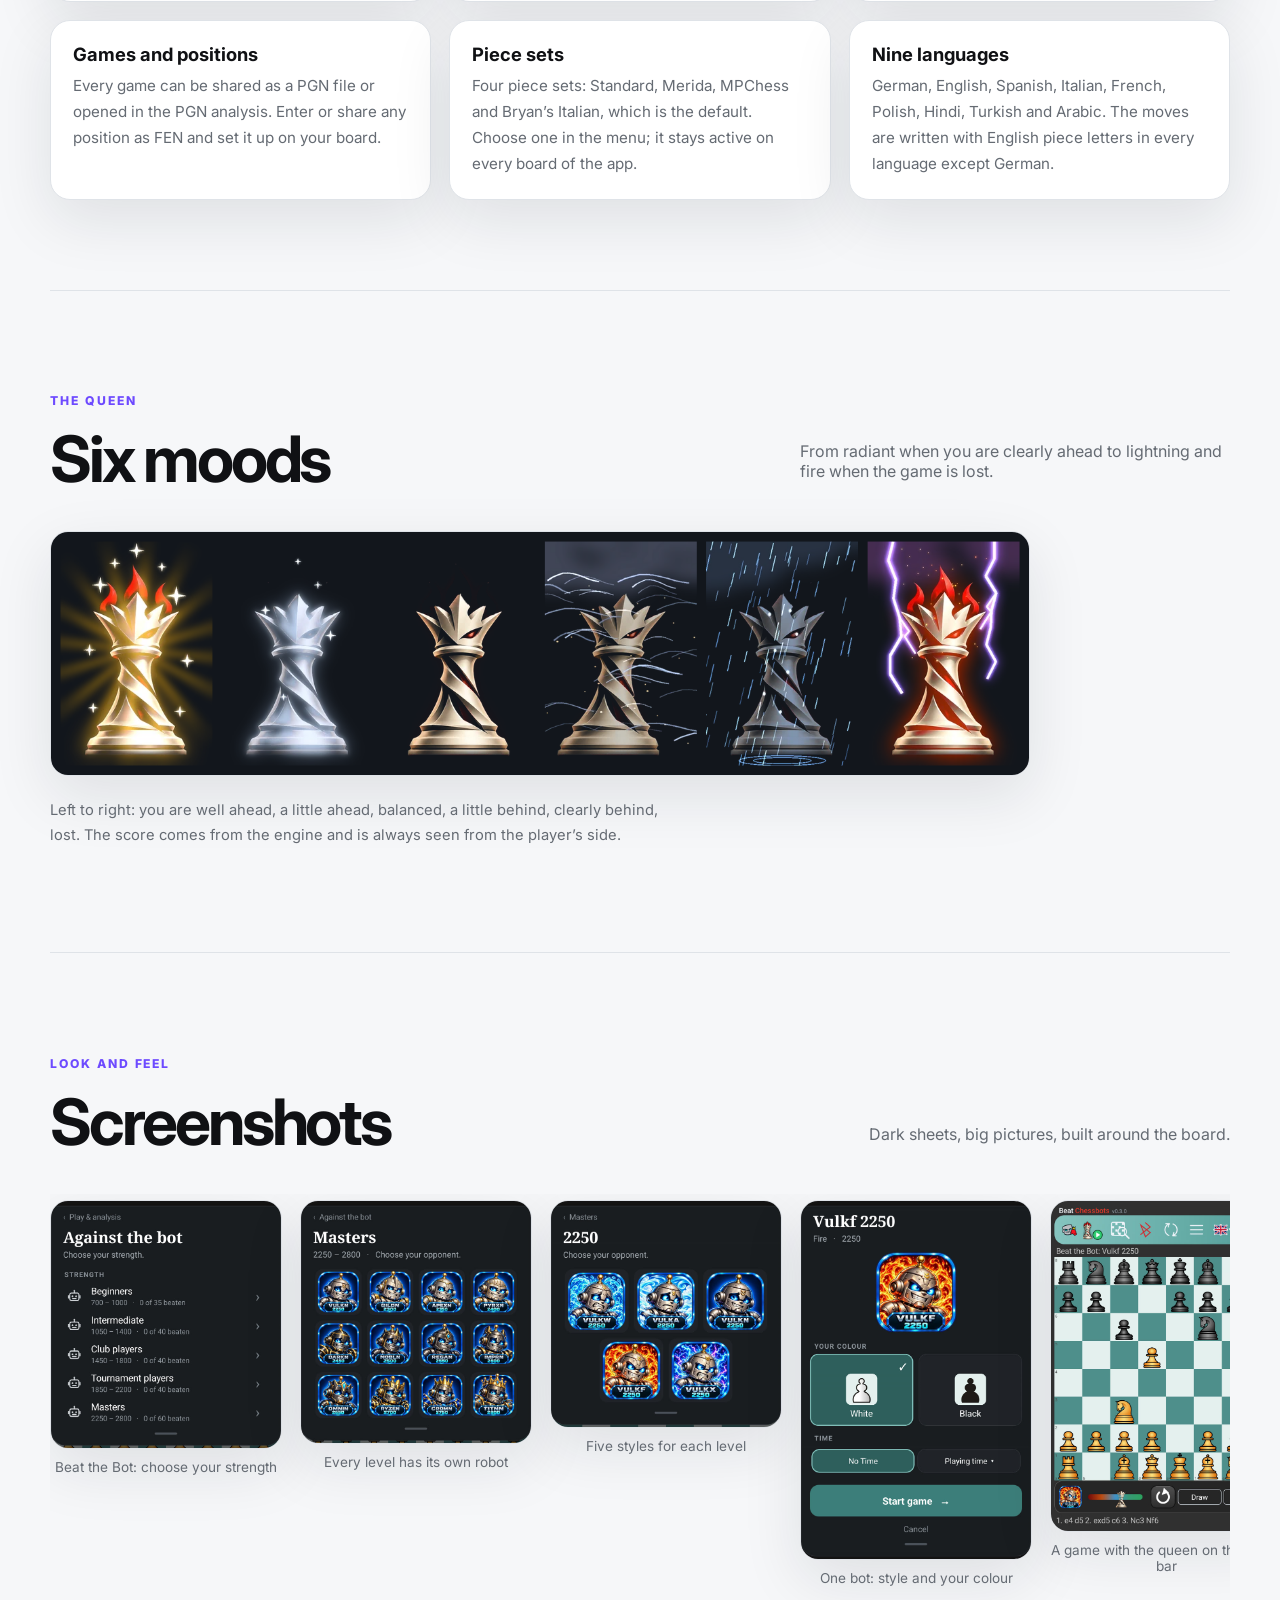
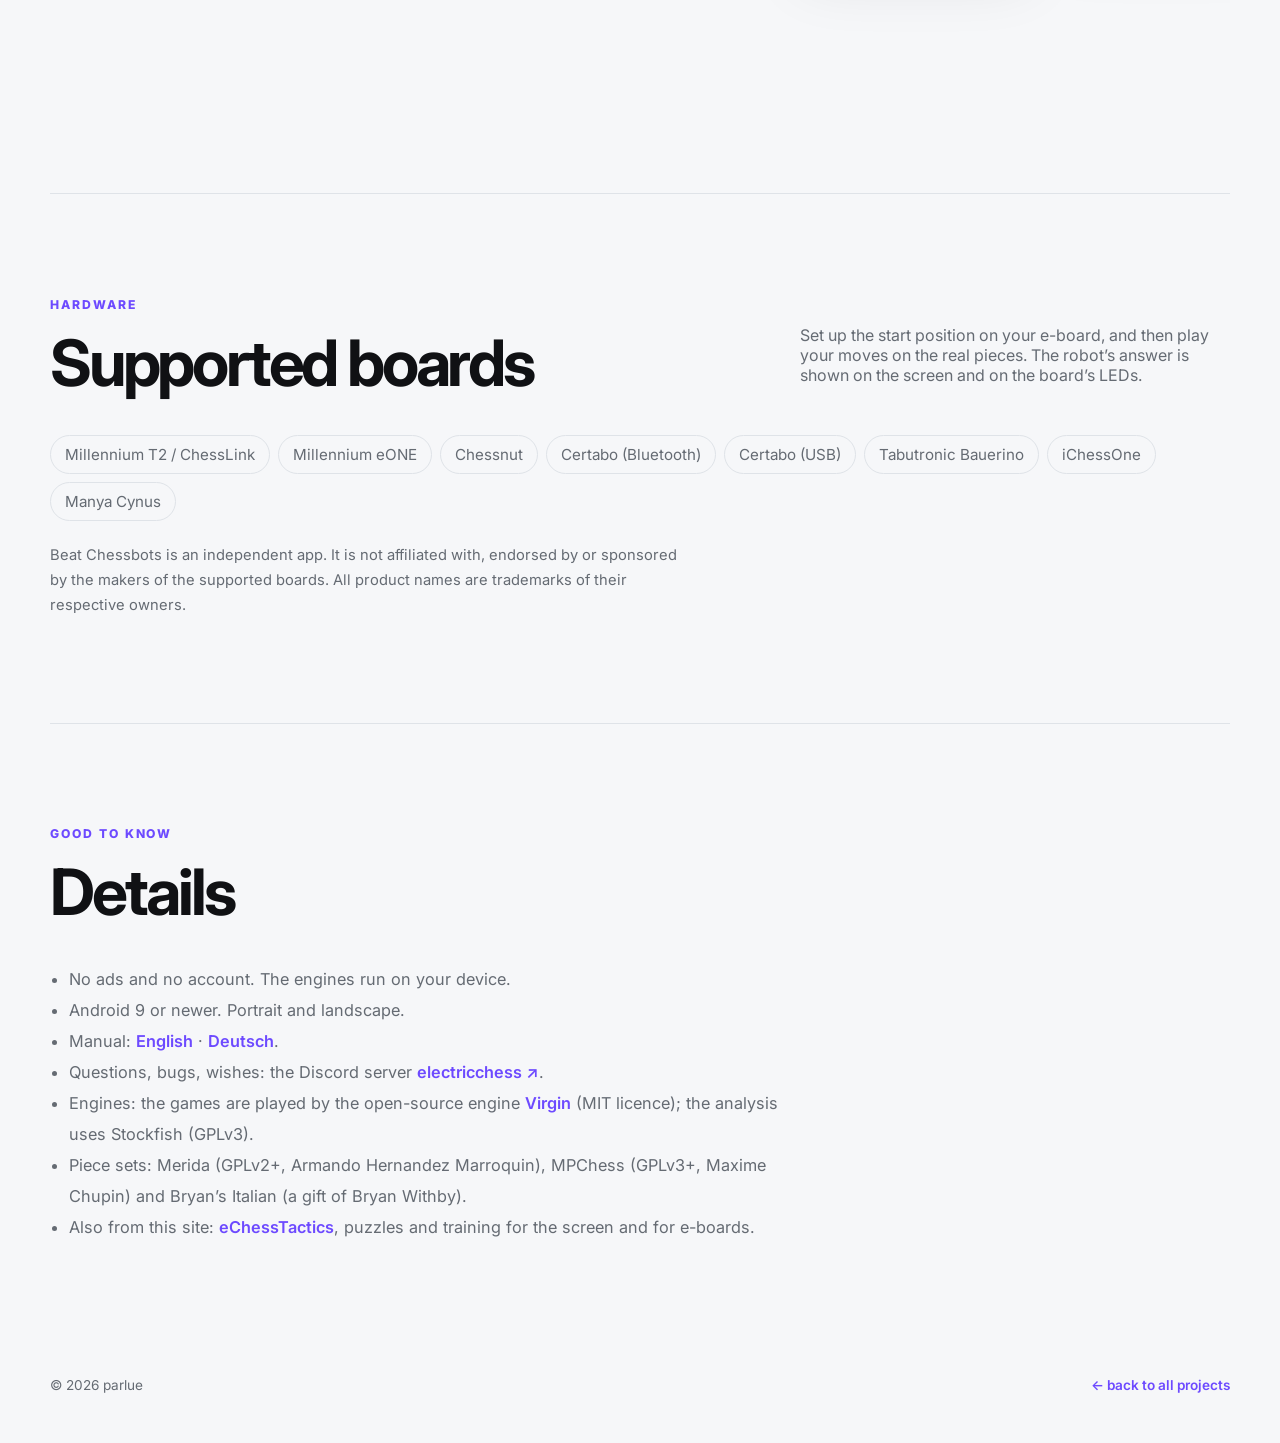
==== commit fc979733: "Beat Chessbots: manual pages (English and German) on the site, links from the overview Co-Authored-B" ====
--- a/beatchessbots/index.html
+++ b/beatchessbots/index.html
@@ -19,6 +19,7 @@
       <a href="#mood">Queen</a>
       <a href="#screens">Screenshots</a>
       <a href="#boards">Boards</a>
+      <a href="docs.html">Manual</a>
       <button id="themeToggle" class="icon-button" aria-label="Toggle dark mode">☾</button>
     </nav>
   </header>
@@ -39,7 +40,7 @@
         </p>
         <div class="hero-actions">
           <a class="button primary" href="#screens">See the screenshots</a>
-          <a class="button secondary" href="https://github.com/parlue/BeatChessbots/blob/main/docs/Manual_en.md" target="_blank" rel="noreferrer">Manual ↗</a>
+          <a class="button secondary" href="docs.html">Manual</a>
           <a class="button secondary" href="https://discord.gg/AdZukFtBf" target="_blank" rel="noreferrer">Discord ↗</a>
         </div>
         <p class="pp-note">
@@ -163,7 +164,7 @@
       <ul class="pp-list">
         <li>No ads and no account. The engines run on your device.</li>
         <li>Android 9 or newer. Portrait and landscape.</li>
-        <li>Manual: <a href="https://github.com/parlue/BeatChessbots/blob/main/docs/Manual_en.md" target="_blank" rel="noreferrer">English ↗</a> · <a href="https://github.com/parlue/BeatChessbots/blob/main/docs/Handbuch_de.md" target="_blank" rel="noreferrer">Deutsch ↗</a>.</li>
+        <li>Manual: <a href="docs.html">English</a> · <a href="handbuch.html">Deutsch</a>.</li>
         <li>Questions, bugs, wishes: the Discord server <a href="https://discord.gg/AdZukFtBf" target="_blank" rel="noreferrer">electricchess ↗</a>.</li>
         <li>Engines: the games are played by the open-source engine <a href="../virgin/">Virgin</a> (MIT licence); the analysis uses Stockfish (GPLv3).</li>
         <li>Piece sets: Merida (GPLv2+, Armando Hernandez Marroquin), MPChess (GPLv3+, Maxime Chupin) and Bryan’s Italian (a gift of Bryan Withby).</li>
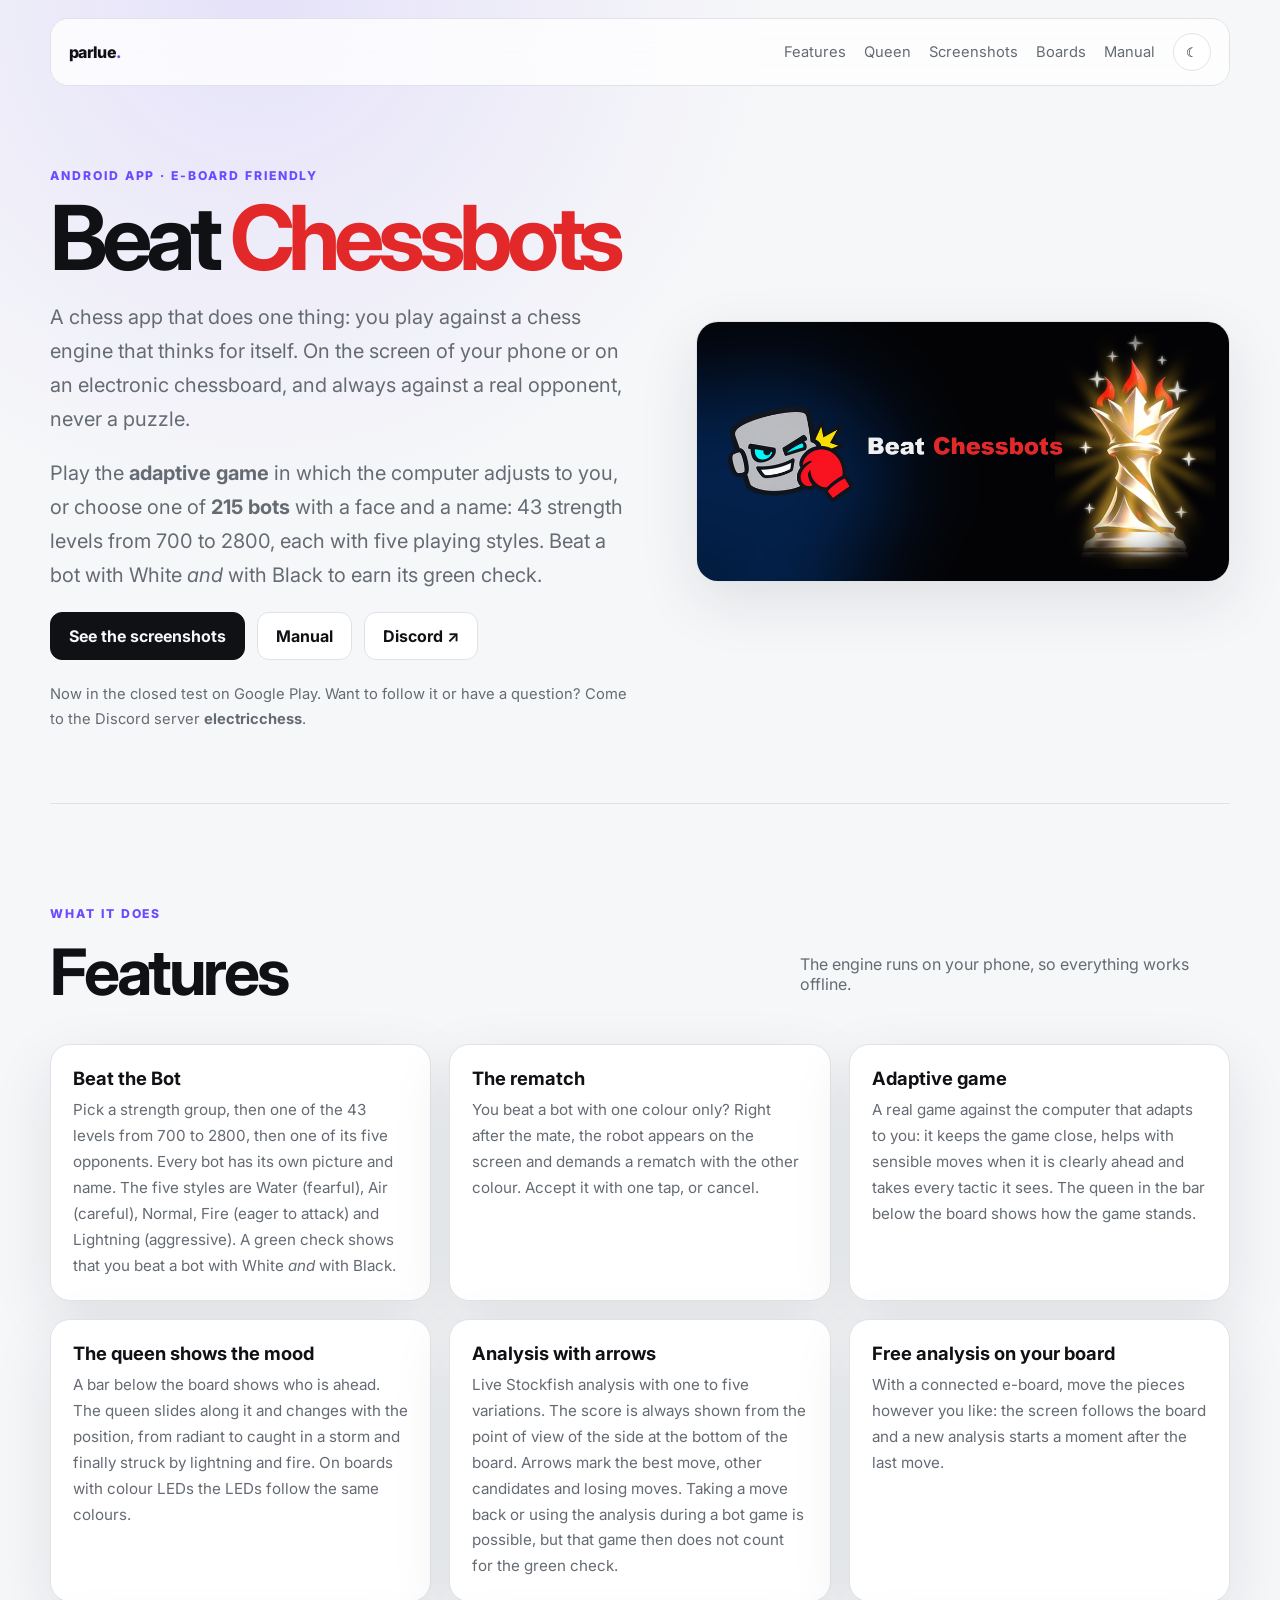
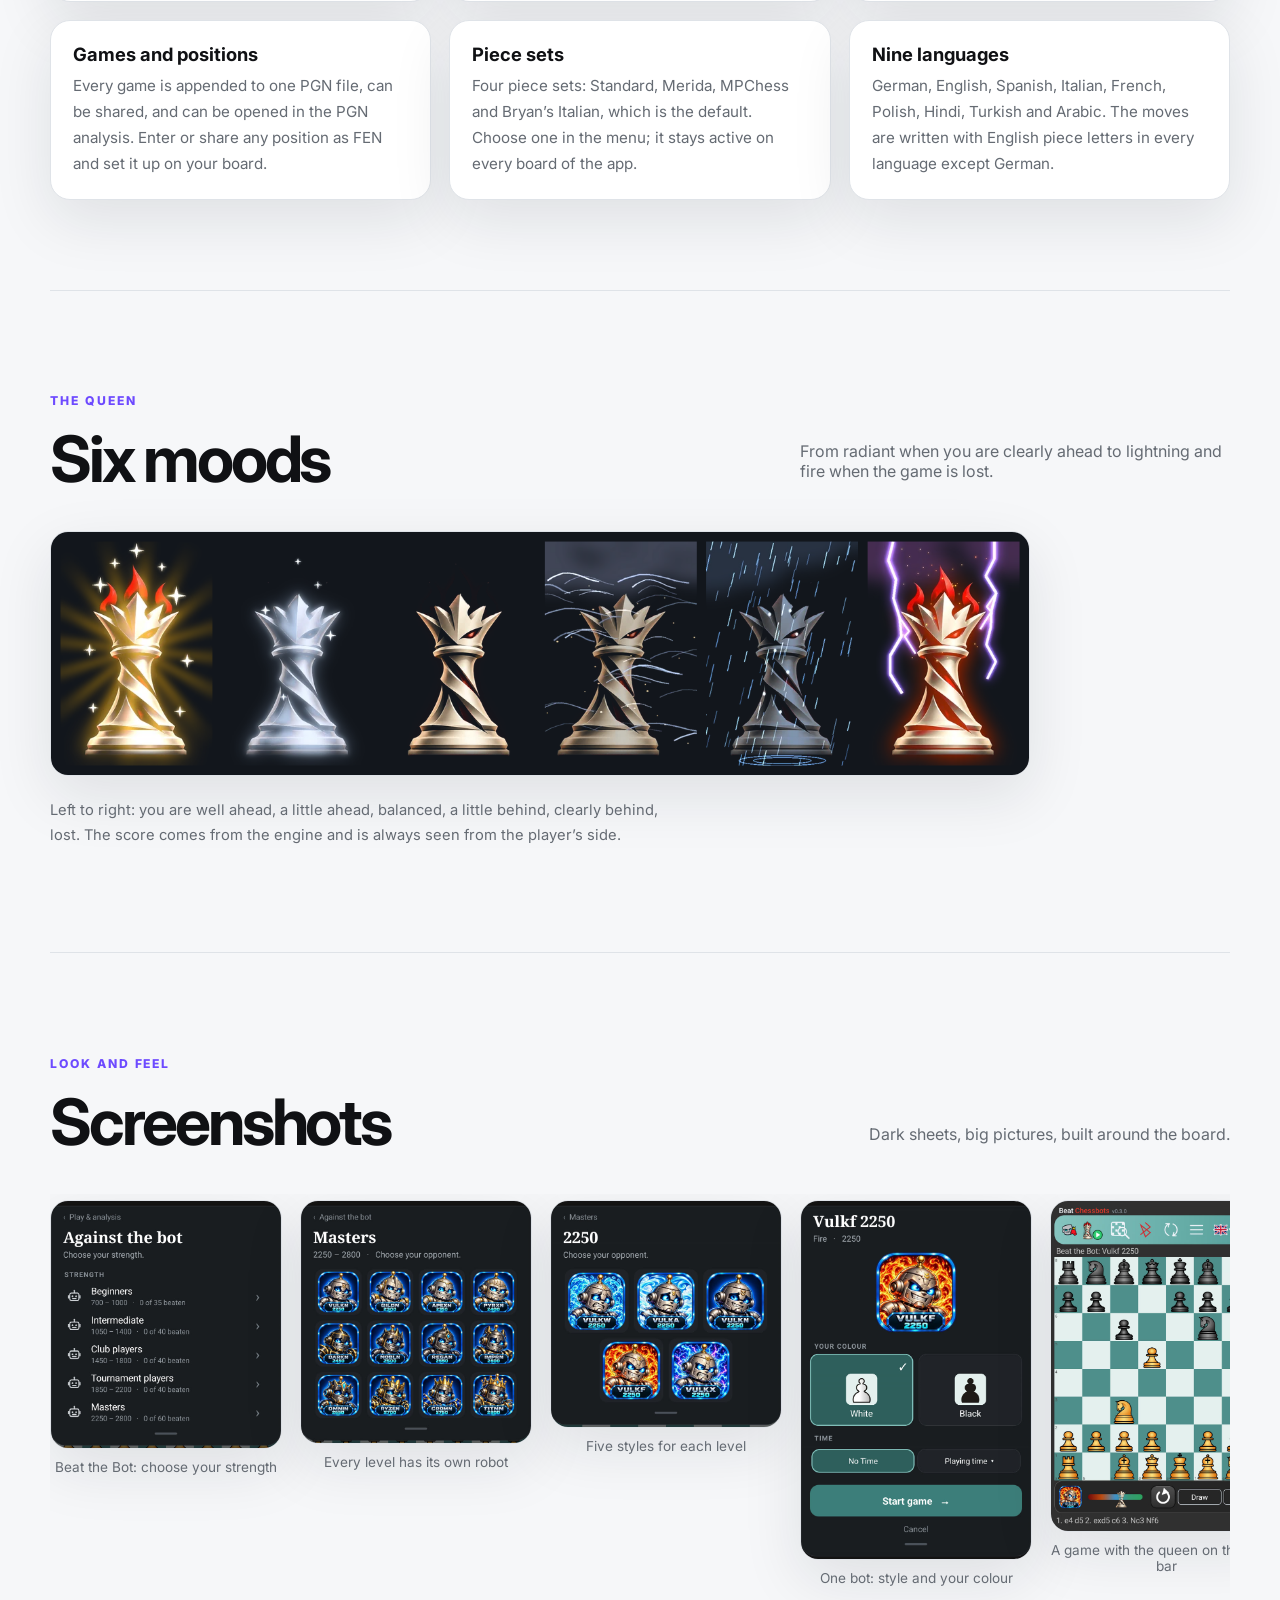
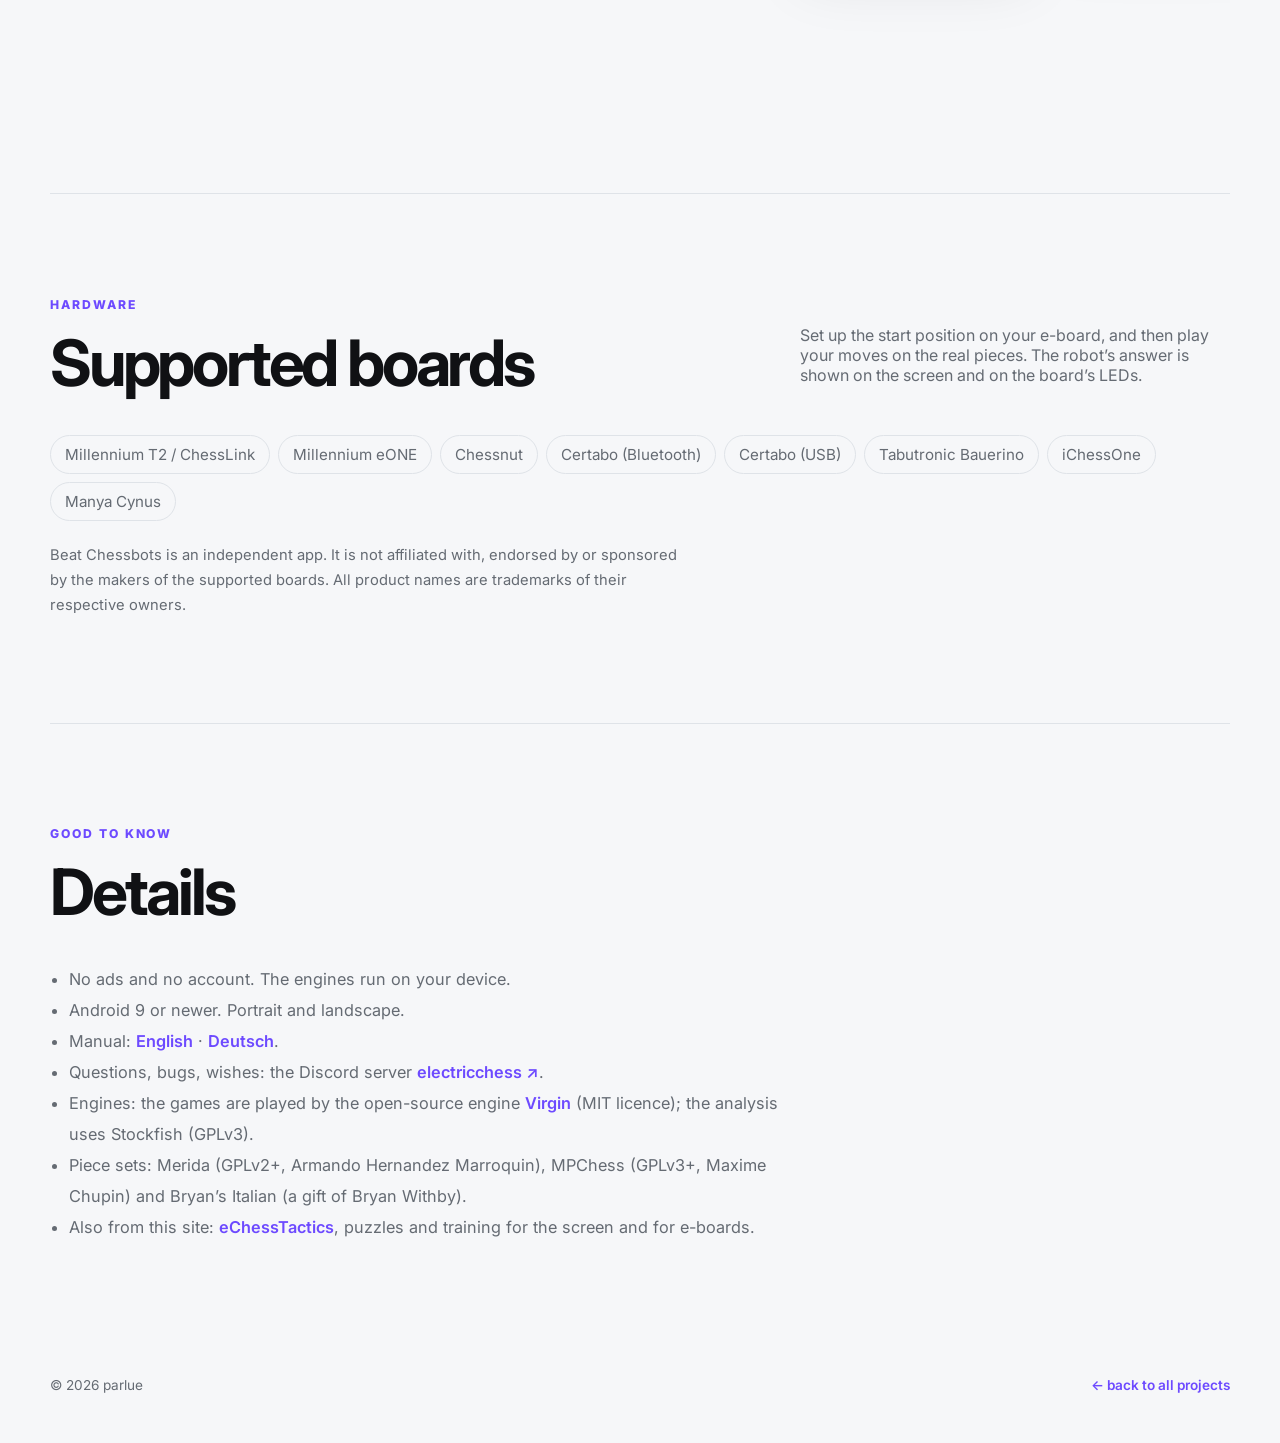
==== commit 5f5f06d7: "Project pages: games.pgn, share dialog and board menu updates - Beat Chessbots: docs, manual and ove" ====
--- a/beatchessbots/index.html
+++ b/beatchessbots/index.html
@@ -96,7 +96,7 @@
         </article>
         <article class="pp-card">
           <h3>Games and positions</h3>
-          <p>Every game can be shared as a PGN file or opened in the PGN analysis. Enter or share any position as FEN and set it up on your board.</p>
+          <p>Every game is appended to one PGN file, can be shared, and can be opened in the PGN analysis. Enter or share any position as FEN and set it up on your board.</p>
         </article>
         <article class="pp-card">
           <h3>Piece sets</h3>
@@ -136,6 +136,7 @@
         <figure><img src="../assets/beatchessbots/bot-4-start.jpg" alt="One bot with picture, style and colour choice" loading="lazy"><figcaption>One bot: style and your colour</figcaption></figure>
         <figure><img src="../assets/beatchessbots/bot-5-game.jpg" alt="A game against a bot with the queen on the mood bar" loading="lazy"><figcaption>A game with the queen on the mood bar</figcaption></figure>
         <figure><img src="../assets/beatchessbots/menu.jpg" alt="The menu: free analysis, help, FEN tools, e-board functions, piece set" loading="lazy"><figcaption>The menu</figcaption></figure>
+        <figure><img src="../assets/beatchessbots/board-menu.png" alt="Board menu of Manya Cynus: mini board with red and yellow frames, the functions of the board and End the connection" loading="lazy"><figcaption>The board menu of a connected board</figcaption></figure>
         <figure><img src="../assets/beatchessbots/connect-board.jpg" alt="Connect board sheet with the supported e-boards" loading="lazy"><figcaption>Connect your e-board</figcaption></figure>
       </div>
     </section>
